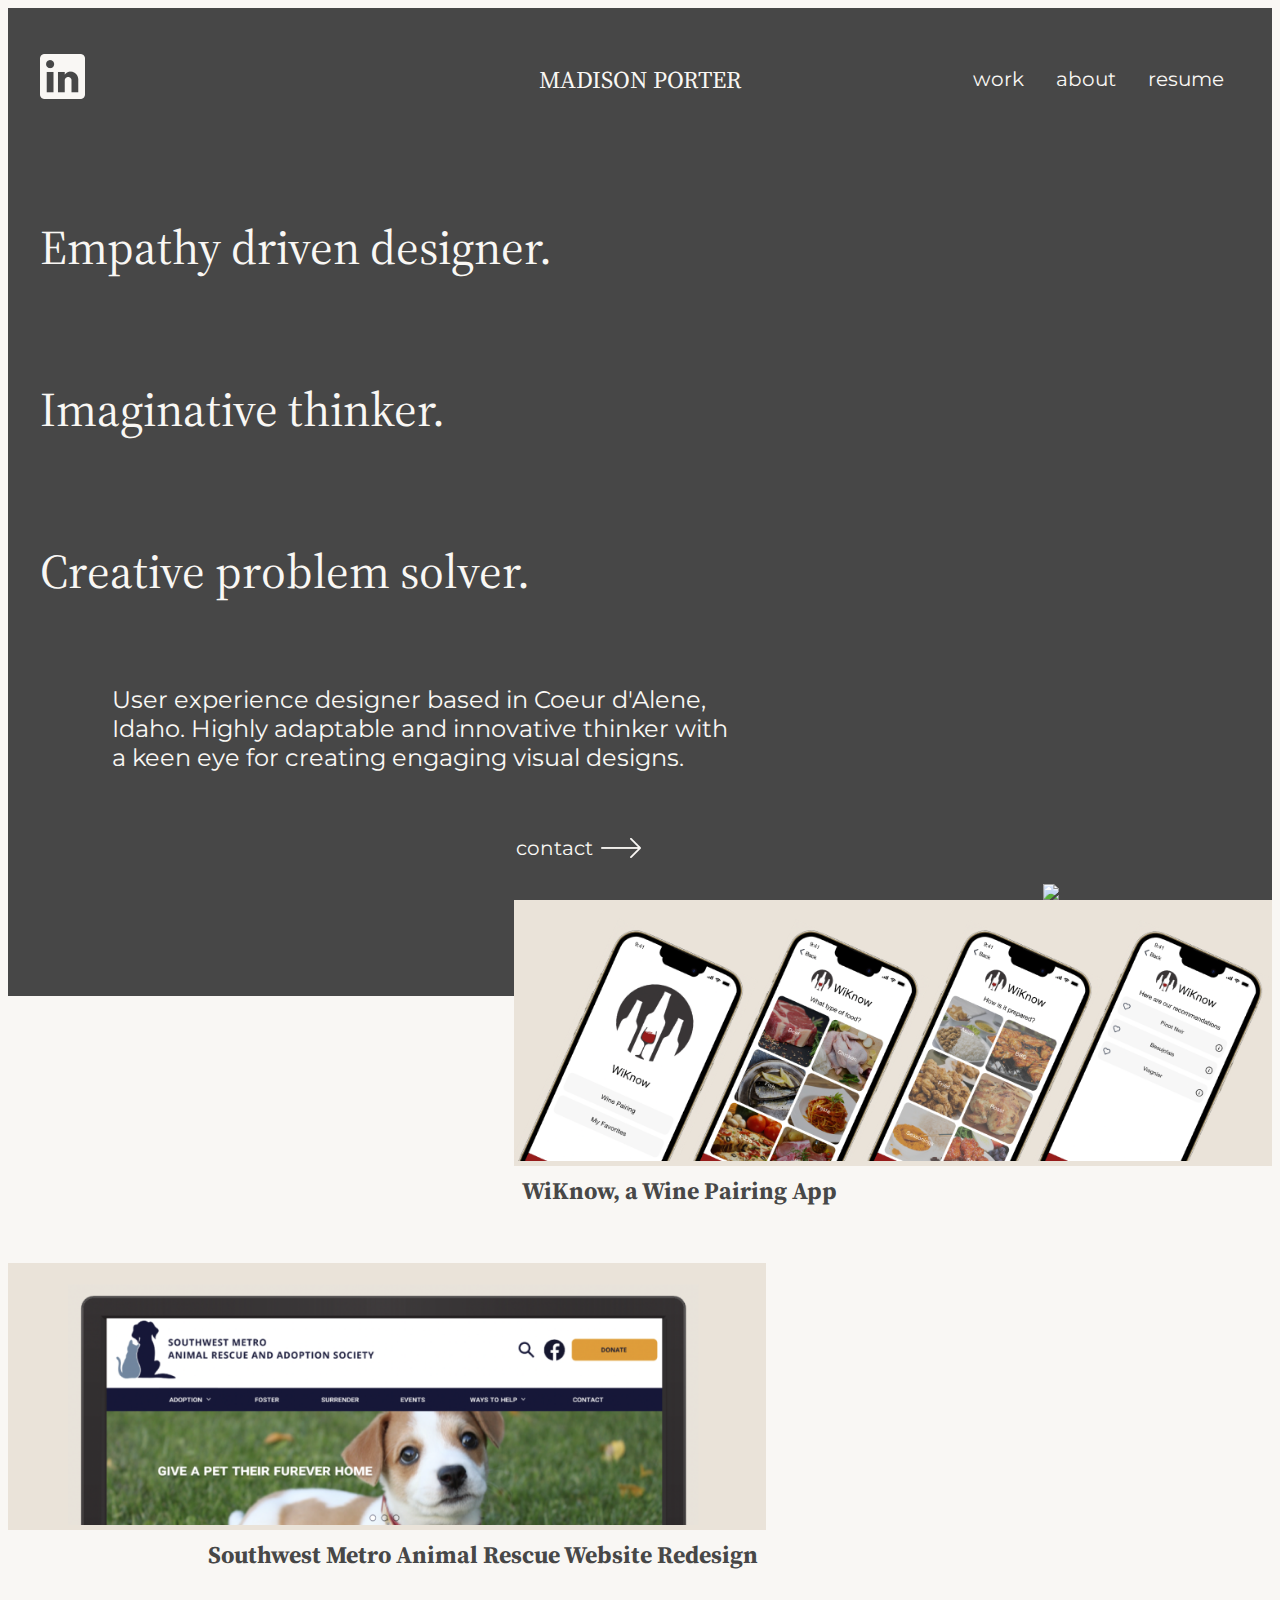
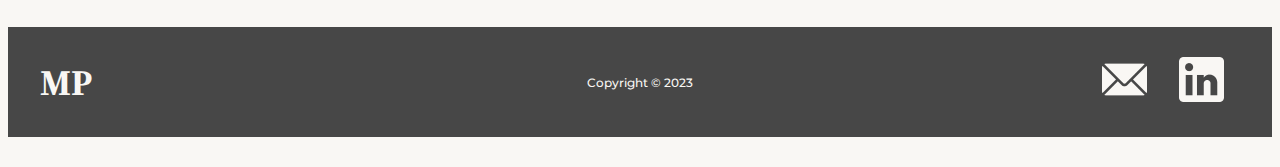
==== index.html @ 6be4607a "copy hw18 to hw19" ====
<!DOCTYPE html>
<html>

    <head>
        <title></title>
        <link href="css/style.css" rel="stylesheet" type="text/css">
        <link rel="preconnect" href="https://fonts.googleapis.com">
        <link rel="preconnect" href="https://fonts.gstatic.com" crossorigin>
        <link href="https://fonts.googleapis.com/css2?family=Montserrat&family=Source+Serif+Pro&display=swap" rel="stylesheet">
    </head>

    <body>

        <header>
            <div class=link>
                <a href="https://www.linkedin.com/in/madison-porter-06711074/"><img src="./Images/LinkedInIconIvory.png" class="icon"></a>
            </div>
            <a id="header" href="./index.html">MADISON PORTER</a>
            
            <div class="nav">
                <ul>
                    <li><a href="./work.html">work</a></li>
                    <li><a href="./about.html">about</a></li>
                    <li><a href="#">resume</a></li>
                </ul>
            </div>

            <div class="menu">
                <a href="#"><img src="./Images/HambugerMenu.png" class="icon"></a>
            </div>
        </header>

        <section class="aboutHome">

            <div>

                <h1>Empathy driven designer.</h1>
                <h1>Imaginative thinker.</h1>
                <h1>Creative problem solver.</h1>
           
                <div>
                    <p>
                    User experience designer based in Coeur d'Alene, Idaho.
                    Highly adaptable and innovative thinker with a keen eye for creating engaging visual designs.
                    </p>
                </div>
                
                <a class="button">contact <img src="./Images/ArrowIcon.png" class="arrow"></a>

            </div>
                
                <img src="./Images/PorterMadison.png" class="headshot">
    

        </section>
          
        <section class="projects">
    
                <div class="projectRight">
                    <div class="projectContainer">
                        <img src="./Images/WiKnowCoverImage.png" class="projectImage">
                        <div class="projectTitleRight">WiKnow, a Wine Pairing App</div>
                    </div>
                </div>
                    
                <div class="projectLeft">
                    <div class="projectContainer">
                        <img src="./Images/SWMARCoverImage.png" class="projectImage">
                        <div class="projectTitleLeft">Southwest Metro Animal Rescue Website Redesign</div>
                    </div>
                </div>
       
        </section>

        <footer>
            <div class="initials">
                <h5>MP</h5>
            </div>
            <h6>Copyright &copy 2023</h6>
            <div class="contact">
                <ul>
                    <li><img src="./Images/EmailIconIvory.png" class="icon"></li>
                    <li><a href="https://www.linkedin.com/in/madison-porter-06711074/"><img src="./Images/LinkedInIconIvory.png"></a></li>
                </ul>
            </div>
        </footer>

    </body>

</html>
---- css/style.css ----
body {
    font-family: 'Montserrat', sans-serif;
    font-family: 'Source Serif Pro', serif;
    background-color: #F9F7F4;
}

/* Header */
header {
    background-color: #474747;
    color: #F9F7F4;
    top: 0;
    height: 110px;
    position: sticky;
    display: flex;
    align-items: center;
    padding: 16px 32px;
}

.icon {
    height: 45px;
    width: 45px;
}

.link {
    width: 25%;
}

#header {
    font-family: Source Serif Pro;
    font-size: 24px;
    font-weight: 400;
    width: 50%;
    display: flex;
    justify-content: center;
}

.nav {
    width: 25%;
    display: flex;
    justify-content: flex-end;
}

ul {
    display: flex;
    list-style-type: none;
    padding-inline-start: 0px !important;
}

li {
    padding: 16px;
}

a{
    font-family: montserrat;
    font-size: 20px;
    font-weight: 400; 
    text-decoration: none;
    color: #F9F7F4;
}

.menu {
    display: none;
}

/* About Me */
.aboutHome {
    background-color: #474747;
    width: 100%;
    color: #F9F7F4;
    display: flex;
    align-items: flex-end;
    justify-content: space-between;
    padding-bottom: 96px;
}

h1{
    font-family: Source Serif Pro;
    font-size: 48px;
    font-weight: 400;
    padding: 32px;
}

.aboutHome p { 
    font-family: Montserrat;
    font-size: 24px;
    font-weight: 400;
    width: 60%;
    padding: 16px;
    padding-left: 10%;
}

.button {
    display: inline-block;
    font-family: Montserrat;
    font-size: 20px;
    font-weight: 400;
    text-align: center;
    padding: 16px;
    margin: 16px;
    background-color: #474747;
    color: #F9F7F4;
    padding-left: 47.5%;
    display: flex;
    align-items: center;
}

.arrow {
    margin-left: 8px;
}

.headshot {
    height: auto;
    width: 400px;
}

/* Projects */
.projectContainer{
    background-color: #EAE3D9;
    width: 60%;
}

.projectImage{
    width: 100%;
    height: auto;
}

.projectRight {
    display: flex;
    flex-direction: column;
    align-items: flex-end;
    margin-bottom: 48px;
    margin-top: -96px;
}

.projectTitleRight {
    padding: 8px;
    text-align: left;
    font-size: 24px;
    font-weight: 700;
    background-color: #F9F7F4;
    color: #474747;
}

.projectLeft {
    display: flex;
    flex-direction: column;
    margin-bottom: 48px;
} 

.projectTitleLeft {
    padding: 8px;
    text-align: right;
    font-size: 24px;
    font-weight: 700;
    background-color: #F9F7F4;
    color: #474747;
}

/* Footer */
footer {
    background-color: #474747;
    color: #F9F7F4;
    height: 110px;
    display: flex;
    align-items: center;
    padding: 0px 32px;
}

h5 {
    font-family: Source Serif Pro;
    font-size: 36px;
    font-weight: 700;
}

h6 {
    font-family: Montserrat;
    font-size: 12px;
    font-weight: 500;
    width: 50%;
    display: flex;
    justify-content: center;
}

.initials {
    width: 25%;
    justify-content: flex-start;
}

.contact {
    width: 25%;
    display: flex;
    justify-content: flex-end;
}

/* About Page */
.aboutMe {
    background-color: #F9F7F4;
    width: 100%;
    color: #474747;
    display: flex;
    align-items: flex-end;
    justify-content: space-between;
    padding-bottom: 56px;
}

.aboutMe p { 
    font-family: Montserrat;
    font-size: 24px;
    font-weight: 400;
    width: 60%;
    padding: 16px;
    padding-left: 10%;
}

.CTA {
    display: flex;
    justify-content: center;
    color: #474747;
}

button {
    font-family: montserrat;
    font-size: 24;
    font-weight: 400;
    background-color: #474747;
    color: #F9F7F4;
    width: 15%;
    padding: 16px;
    border: none;
    border-radius: 10px;
}

.primaryButton {
    display: flex;
    justify-content: center;
    padding-bottom: 48px;
}

/* Featured Work */

.featuredWork h3 {
    width: 60%;
}

.pageTitle {
    color: #474747;
    text-align: center;
    padding: 0px;
}

h3 {
    color: #474747;
    font-family: Source Serif Pro;
    font-size: 24px;
    font-weight: 700;
    text-align: center;
}

.aboutProject {
    padding: 8px;
    text-align: justify;
    font-family: Montserrat;
    font-size: 16px;
    font-weight: 500;
    line-height: 30px;
    background-color: #F9F7F4;
    color: #474747;
}

.project1, .project2, .project3, .project4 {
    display: flex;
    flex-direction: column;
    align-items: center; 
    margin-bottom: 96px;
}

/* Media Query Max-Width 1000px */

@media only screen and (max-width: 1000px) {
    .nav {
        display: none;
    }

    .headshot {
        display: none;
    }

    .menu {
        display: flex;
        justify-content: flex-end;
        width: 25%;
    }

    .ideate, .evaluate {
        display: flex;
        flex-direction: column;
        align-items: center;
    }

    .processIcon {
        display: none;
    }

    .subStep {
        margin: auto;
    }
}


/* Media Query Max-Width 600px */
@media only screen and (max-width: 600px) {
    h1 {
        font-size: 40px;
    }

    .aboutHome {
        padding-bottom: 32px;
    }

    .aboutHome p {
        font-size: 20px;
        line-height: 30px;
    }

    .projectRight {
        align-items: center;
        margin-top: -32px;
    }

    .projectLeft {
        align-items: center;
    } 

    .projectTitleLeft, .projectTitleRight {
        text-align: center;
    }

    .aboutMe p {
        font-size: 20px;
        line-height: 30px;
    }

    .CTA, .pageTitle {
        font-size: 40px;
    }

    h3 {
        font-size: 20px;
    }

    .aboutProject {
        font-size: 14px;
    }

    .project1, .project2, .project3, .project4 {
        margin-bottom: 48px;
    }

    .basics, .designProcess {
        display: flex;
        flex-direction: column;
        flex-wrap: wrap;
        align-content: center;
    }

    .subStep p {
        font-size: 16px;
    }
}
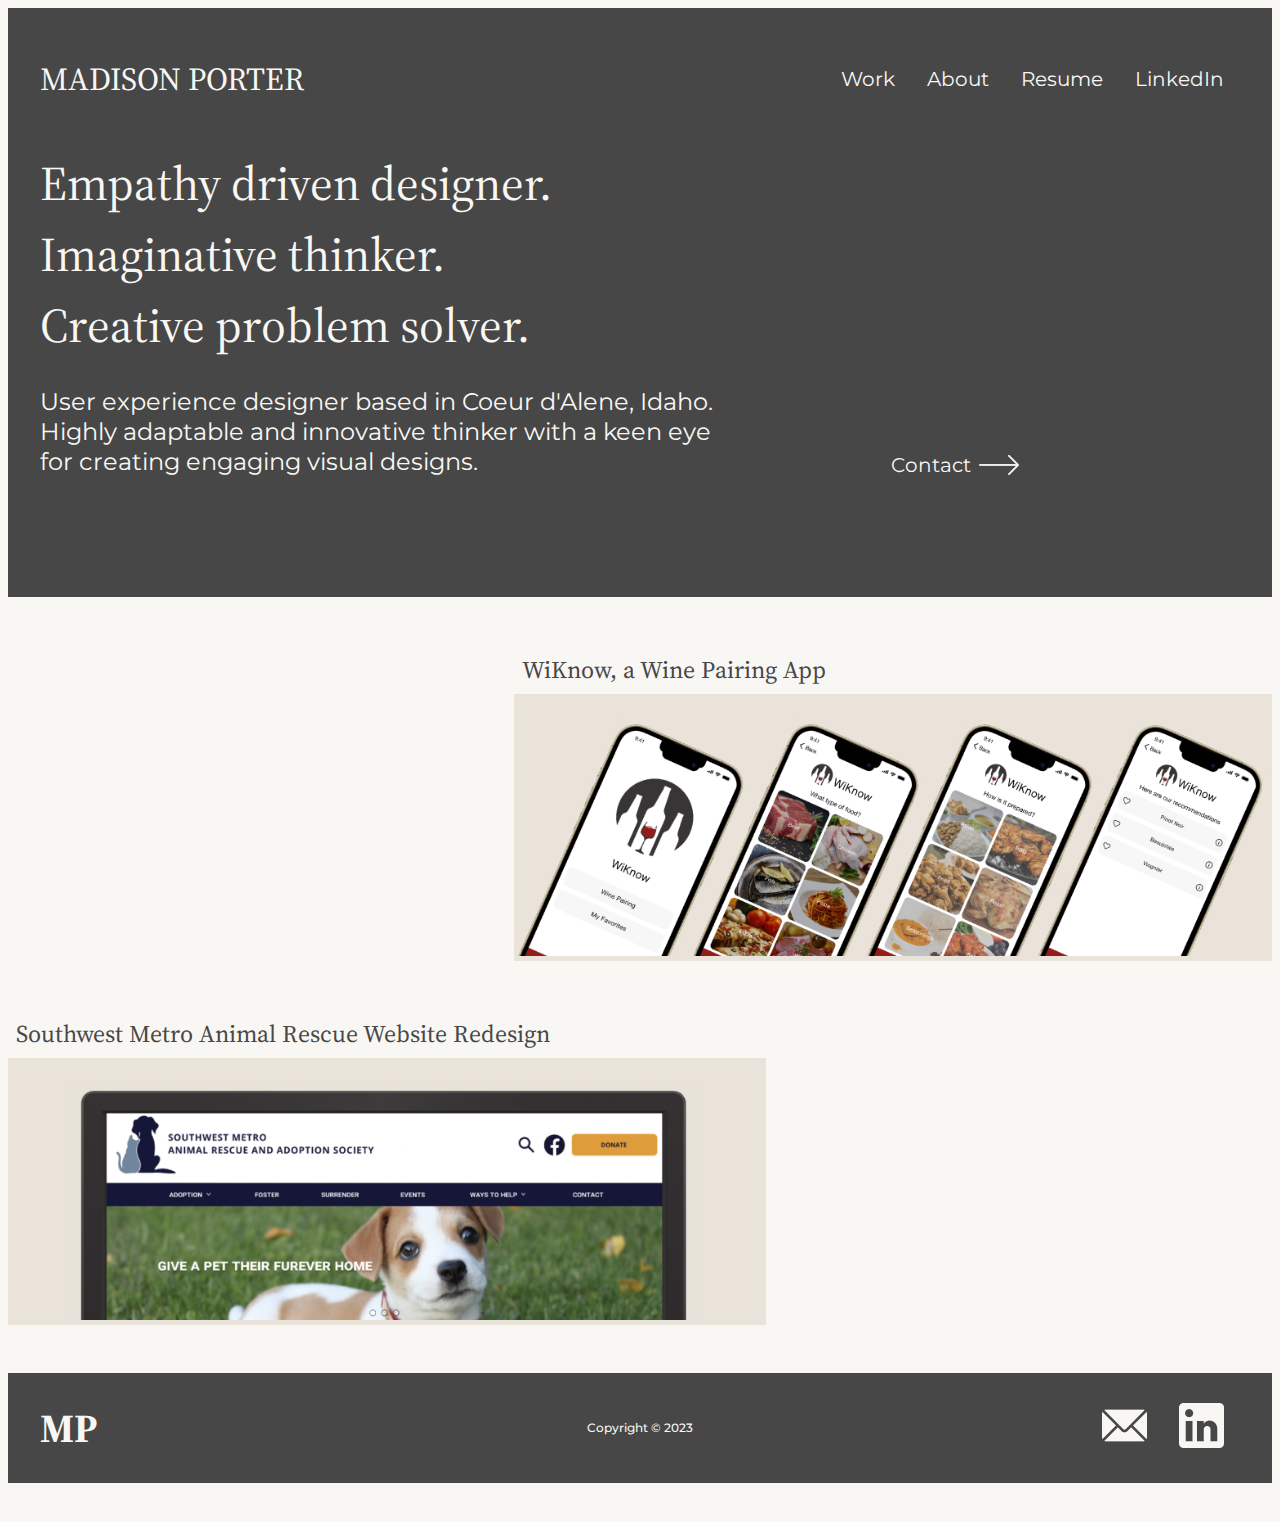
==== commit e9a8f619: "update to index.html" ====
--- a/index.html
+++ b/index.html
@@ -6,22 +6,24 @@
         <link href="css/style.css" rel="stylesheet" type="text/css">
         <link rel="preconnect" href="https://fonts.googleapis.com">
         <link rel="preconnect" href="https://fonts.gstatic.com" crossorigin>
-        <link href="https://fonts.googleapis.com/css2?family=Montserrat&family=Source+Serif+Pro&display=swap" rel="stylesheet">
+        <link href="https://fonts.googleapis.com/css2?family=Montserrat:wght@400;700&family=Source+Serif+Pro&display=swap" rel="stylesheet">
     </head>
 
     <body>
 
         <header>
-            <div class=link>
-                <a href="https://www.linkedin.com/in/madison-porter-06711074/"><img src="./Images/LinkedInIconIvory.png" class="icon"></a>
+            <a id="header" href="./home.html">MADISON PORTER</a>
+
+            <div id="MP">
+                <h5>MP</h5>
             </div>
-            <a id="header" href="./index.html">MADISON PORTER</a>
             
             <div class="nav">
                 <ul>
-                    <li><a href="./work.html">work</a></li>
-                    <li><a href="./about.html">about</a></li>
-                    <li><a href="#">resume</a></li>
+                    <li><a href="./work.html" id="work">Work</a></li>
+                    <li><a href="./about.html" id="about">About</a></li>
+                    <li><a href="#" id="resume">Resume</a></li>
+                    <li><a href="https://www.linkedin.com/in/madison-porter-06711074/"id="linkedin">LinkedIn</a></li>
                 </ul>
             </div>
 
@@ -44,13 +46,10 @@
                     Highly adaptable and innovative thinker with a keen eye for creating engaging visual designs.
                     </p>
                 </div>
-                
-                <a class="button">contact <img src="./Images/ArrowIcon.png" class="arrow"></a>
+            
+            </div>
 
-            </div>
-                
-                <img src="./Images/PorterMadison.png" class="headshot">
-    
+            <a class="button">Contact <img src="./Images/ArrowIcon.png" class="arrow"></a>
 
         </section>
           
@@ -58,15 +57,15 @@
     
                 <div class="projectRight">
                     <div class="projectContainer">
+                        <div class="projectTitle">WiKnow, a Wine Pairing App</div>
                         <img src="./Images/WiKnowCoverImage.png" class="projectImage">
-                        <div class="projectTitleRight">WiKnow, a Wine Pairing App</div>
                     </div>
                 </div>
                     
                 <div class="projectLeft">
                     <div class="projectContainer">
+                        <div class="projectTitle">Southwest Metro Animal Rescue Website Redesign</div>
                         <img src="./Images/SWMARCoverImage.png" class="projectImage">
-                        <div class="projectTitleLeft">Southwest Metro Animal Rescue Website Redesign</div>
                     </div>
                 </div>
        
@@ -80,11 +79,19 @@
             <div class="contact">
                 <ul>
                     <li><img src="./Images/EmailIconIvory.png" class="icon"></li>
-                    <li><a href="https://www.linkedin.com/in/madison-porter-06711074/"><img src="./Images/LinkedInIconIvory.png"></a></li>
+                    <li><a href="https://www.linkedin.com/in/madison-porter-06711074/"><img src="./Images/LinkedInIconIvory.png" class="icon"></a></li>
                 </ul>
             </div>
         </footer>
 
     </body>
 
+    <script
+        src="https://code.jquery.com/jquery-3.6.3.js"
+        integrity="sha256-nQLuAZGRRcILA+6dMBOvcRh5Pe310sBpanc6+QBmyVM="
+        crossorigin="anonymous">
+    </script>
+
+    <script src="./js/index.js"></script>
+
 </html>--- a/css/style.css
+++ b/css/style.css
@@ -16,26 +16,16 @@
     padding: 16px 32px;
 }
 
-.icon {
-    height: 45px;
-    width: 45px;
-}
-
-.link {
-    width: 25%;
-}
-
 #header {
     font-family: Source Serif Pro;
-    font-size: 24px;
-    font-weight: 400;
+    font-size: 32px;
     width: 50%;
     display: flex;
-    justify-content: center;
+    justify-content: flex-start;
 }
 
 .nav {
-    width: 25%;
+    width: 50%;
     display: flex;
     justify-content: flex-end;
 }
@@ -53,12 +43,15 @@
 a{
     font-family: montserrat;
     font-size: 20px;
-    font-weight: 400; 
     text-decoration: none;
     color: #F9F7F4;
 }
 
 .menu {
+    display: none;
+}
+
+#MP {
     display: none;
 }
 
@@ -77,40 +70,31 @@
     font-family: Source Serif Pro;
     font-size: 48px;
     font-weight: 400;
-    padding: 32px;
+    padding-left: 32px;
+    padding-bottom: 5px;
+    margin: 0;
 }
 
 .aboutHome p { 
     font-family: Montserrat;
     font-size: 24px;
-    font-weight: 400;
-    width: 60%;
-    padding: 16px;
-    padding-left: 10%;
+    line-height: 30px;
+    width: 80%;
+    padding-left: 32px;
 }
 
 .button {
     display: inline-block;
-    font-family: Montserrat;
-    font-size: 20px;
-    font-weight: 400;
     text-align: center;
     padding: 16px;
-    margin: 16px;
-    background-color: #474747;
-    color: #F9F7F4;
-    padding-left: 47.5%;
+    padding-right: 20%;
     display: flex;
     align-items: center;
+    cursor: pointer;
 }
 
 .arrow {
     margin-left: 8px;
-}
-
-.headshot {
-    height: auto;
-    width: 400px;
 }
 
 /* Projects */
@@ -129,14 +113,13 @@
     flex-direction: column;
     align-items: flex-end;
     margin-bottom: 48px;
-    margin-top: -96px;
-}
-
-.projectTitleRight {
+    margin-top: 48px;
+}
+
+.projectTitle {
     padding: 8px;
     text-align: left;
     font-size: 24px;
-    font-weight: 700;
     background-color: #F9F7F4;
     color: #474747;
 }
@@ -147,14 +130,6 @@
     margin-bottom: 48px;
 } 
 
-.projectTitleLeft {
-    padding: 8px;
-    text-align: right;
-    font-size: 24px;
-    font-weight: 700;
-    background-color: #F9F7F4;
-    color: #474747;
-}
 
 /* Footer */
 footer {
@@ -168,8 +143,7 @@
 
 h5 {
     font-family: Source Serif Pro;
-    font-size: 36px;
-    font-weight: 700;
+    font-size: 40px;
 }
 
 h6 {
@@ -192,6 +166,12 @@
     justify-content: flex-end;
 }
 
+.icon {
+    height: 45px;
+    width: 45px;
+    cursor: pointer;
+}
+
 /* About Page */
 .aboutMe {
     background-color: #F9F7F4;
@@ -199,35 +179,42 @@
     color: #474747;
     display: flex;
     align-items: flex-end;
-    justify-content: space-between;
-    padding-bottom: 56px;
+    padding-bottom: 48px;
+    padding-top: 48px;
 }
 
 .aboutMe p { 
     font-family: Montserrat;
     font-size: 24px;
-    font-weight: 400;
     width: 60%;
-    padding: 16px;
-    padding-left: 10%;
+    padding-left: 32px;
+}
+
+.headshot {
+    height: auto;
+    width: 320px;
+    margin-right: 32px;
+    margin-bottom: 24px;
 }
 
 .CTA {
     display: flex;
     justify-content: center;
-    color: #474747;
+    font-size: 36px;
+    color: #474747;
+    margin-bottom: 16px;
 }
 
 button {
     font-family: montserrat;
     font-size: 24;
-    font-weight: 400;
     background-color: #474747;
     color: #F9F7F4;
     width: 15%;
     padding: 16px;
     border: none;
     border-radius: 10px;
+    cursor: pointer;
 }
 
 .primaryButton {
@@ -246,13 +233,14 @@
     color: #474747;
     text-align: center;
     padding: 0px;
+    padding-top: 48px;
 }
 
 h3 {
     color: #474747;
     font-family: Source Serif Pro;
-    font-size: 24px;
-    font-weight: 700;
+    font-size: 36px;
+    font-weight: 400;
     text-align: center;
 }
 
@@ -260,8 +248,7 @@
     padding: 8px;
     text-align: justify;
     font-family: Montserrat;
-    font-size: 16px;
-    font-weight: 500;
+    font-size: 18px;
     line-height: 30px;
     background-color: #F9F7F4;
     color: #474747;
@@ -288,9 +275,17 @@
     .menu {
         display: flex;
         justify-content: flex-end;
-        width: 25%;
-    }
-
+        width: 50%;
+    }
+
+    h1 {
+        padding-right: 32px;
+    }
+
+    .aboutMe p {
+        width: 80%;
+        padding-right: 32px;
+    }
     .ideate, .evaluate {
         display: flex;
         flex-direction: column;
@@ -309,6 +304,16 @@
 
 /* Media Query Max-Width 600px */
 @media only screen and (max-width: 600px) {
+    #MP {
+        width: 50%;
+        display: flex;
+        justify-content: flex-start;
+    }
+
+    #header {
+        display: none;
+    }
+
     h1 {
         font-size: 40px;
     }
@@ -322,16 +327,11 @@
         line-height: 30px;
     }
 
-    .projectRight {
+    .projectRight, .projectLeft {
         align-items: center;
-        margin-top: -32px;
-    }
-
-    .projectLeft {
-        align-items: center;
-    } 
-
-    .projectTitleLeft, .projectTitleRight {
+    }
+
+    .projectTitle {
         text-align: center;
     }
 
